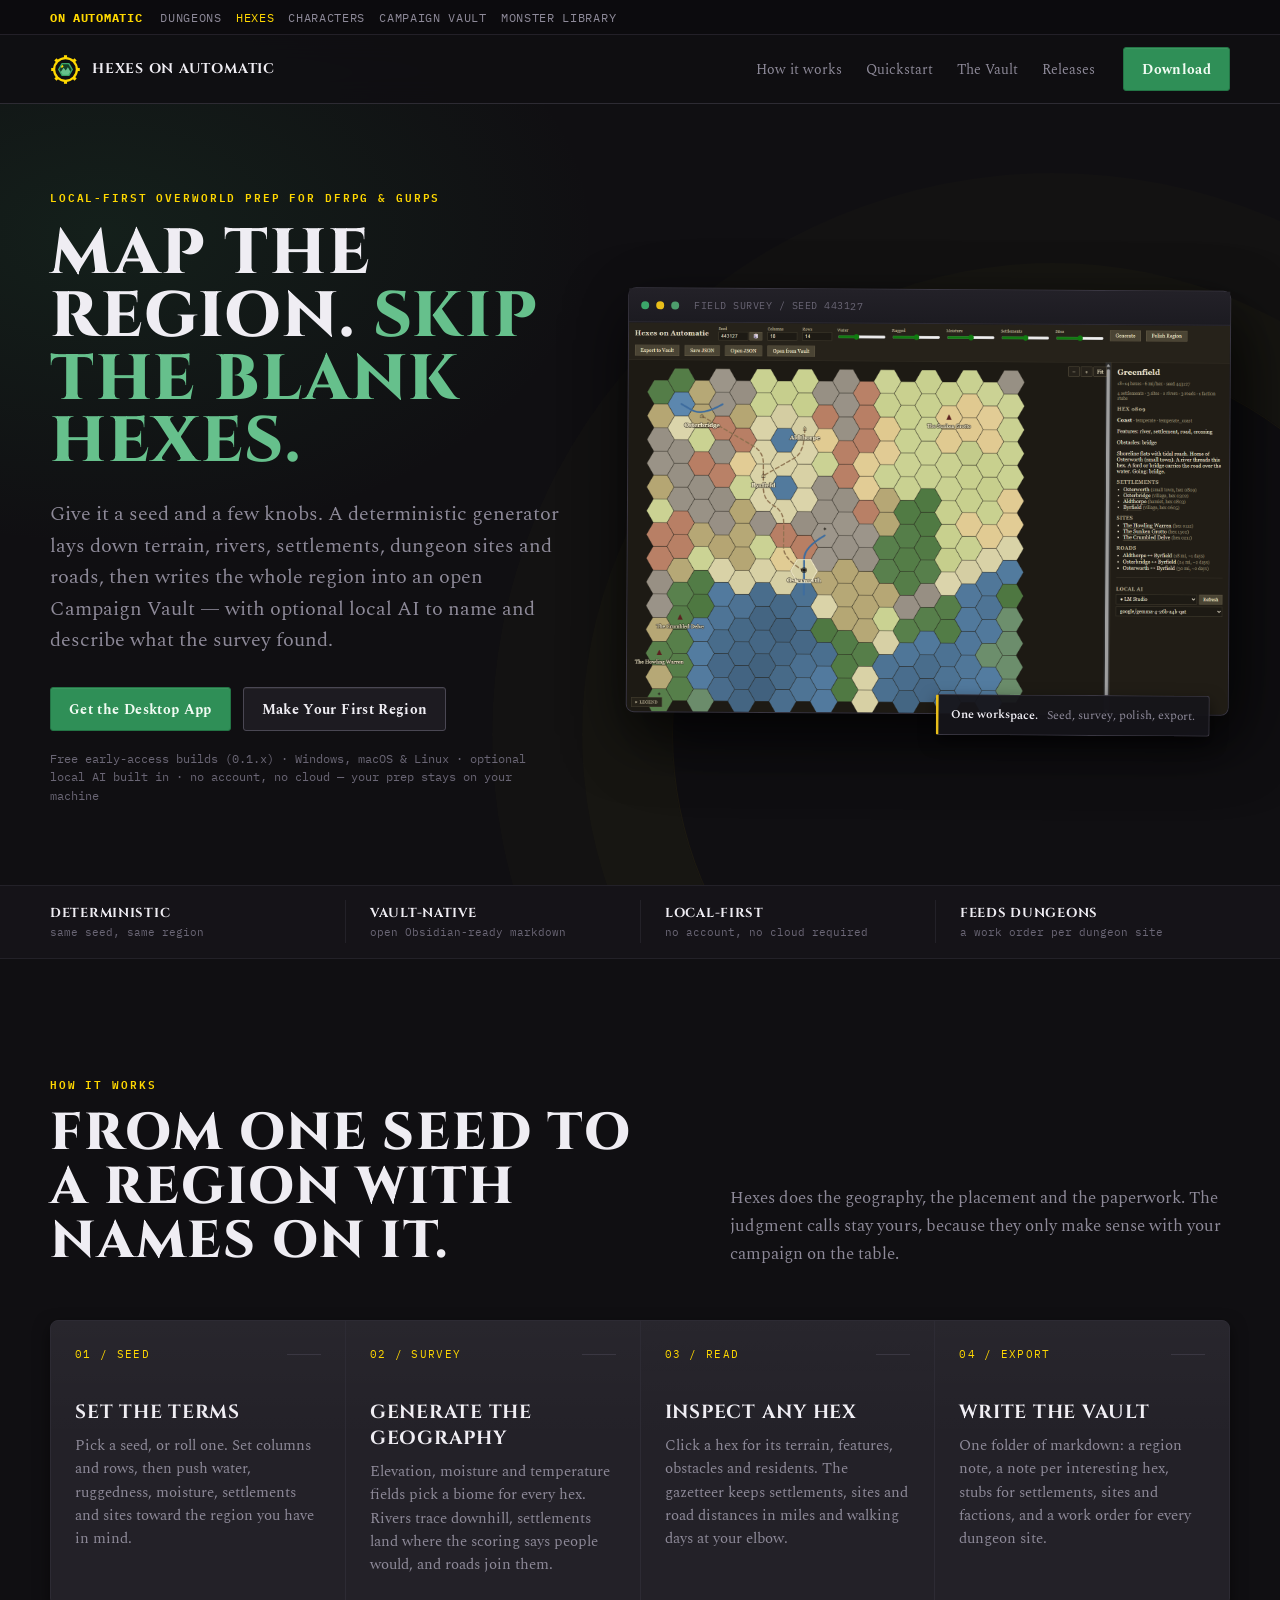
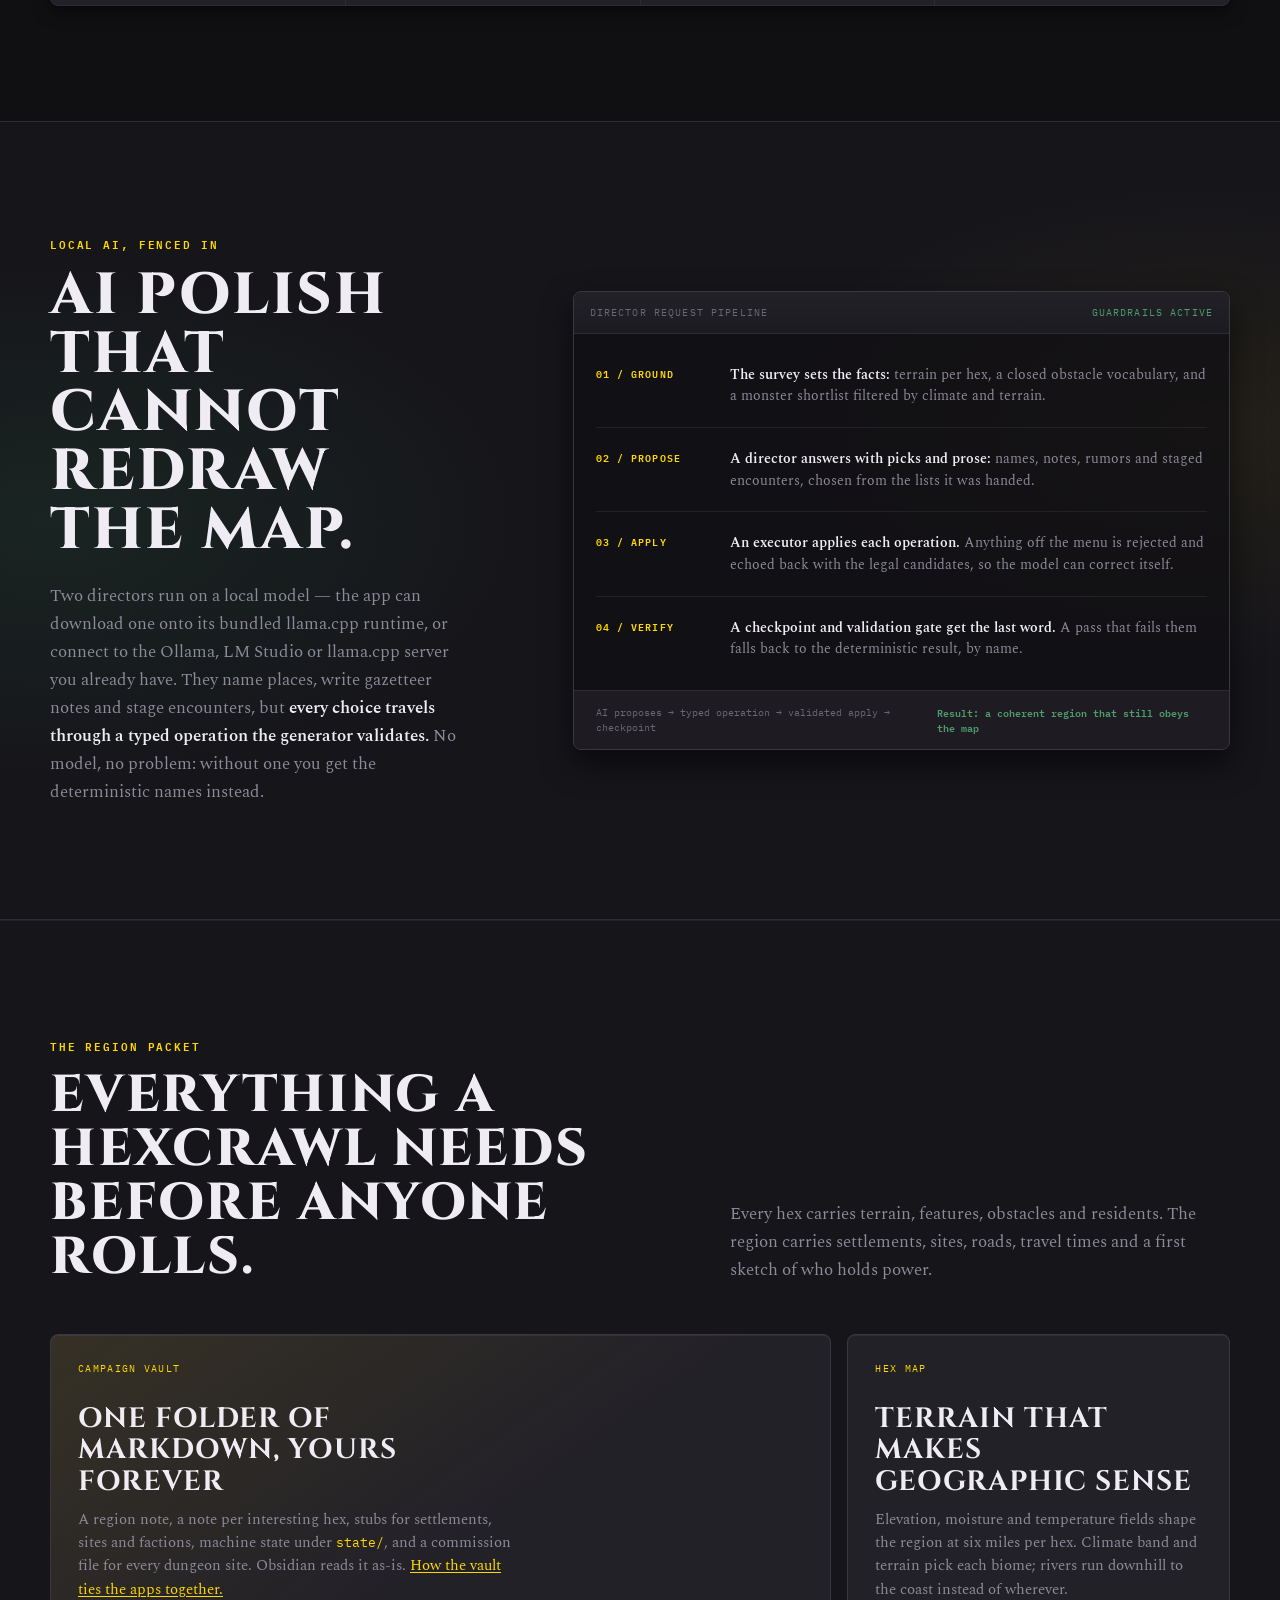
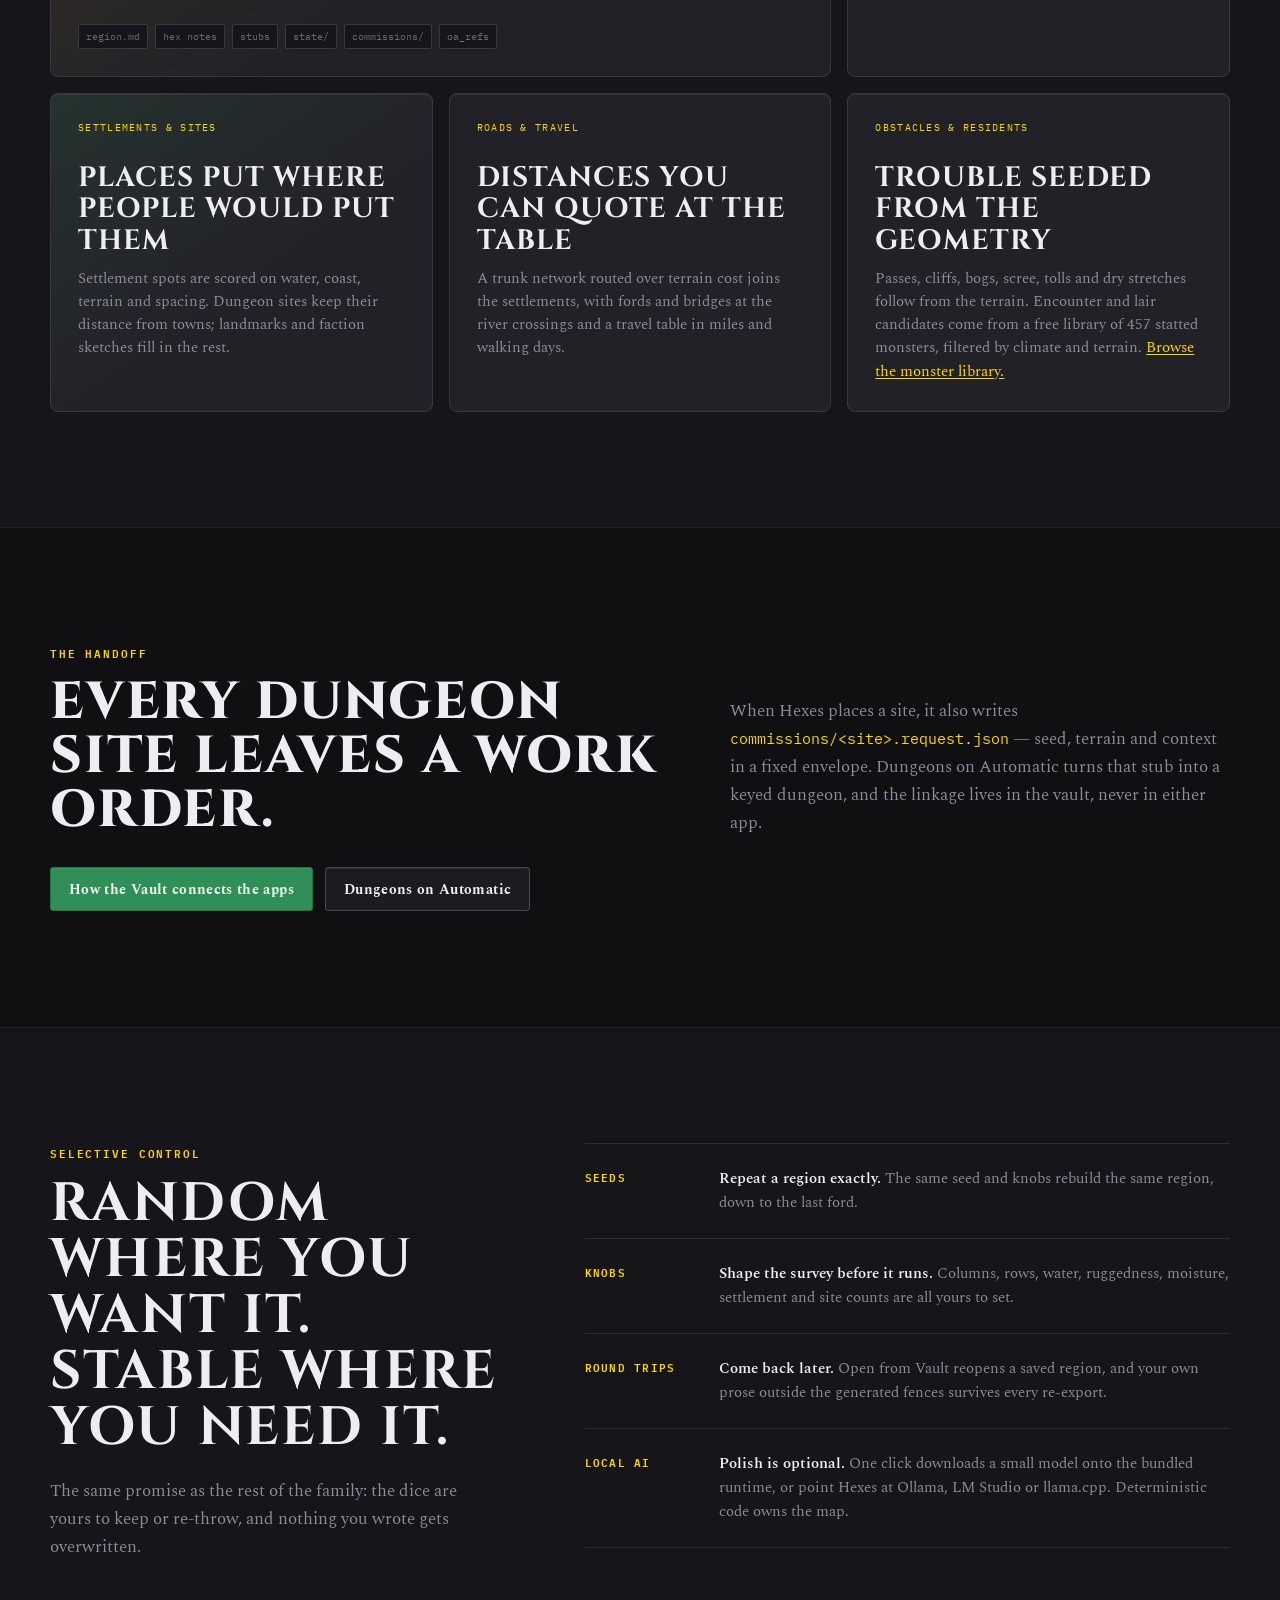
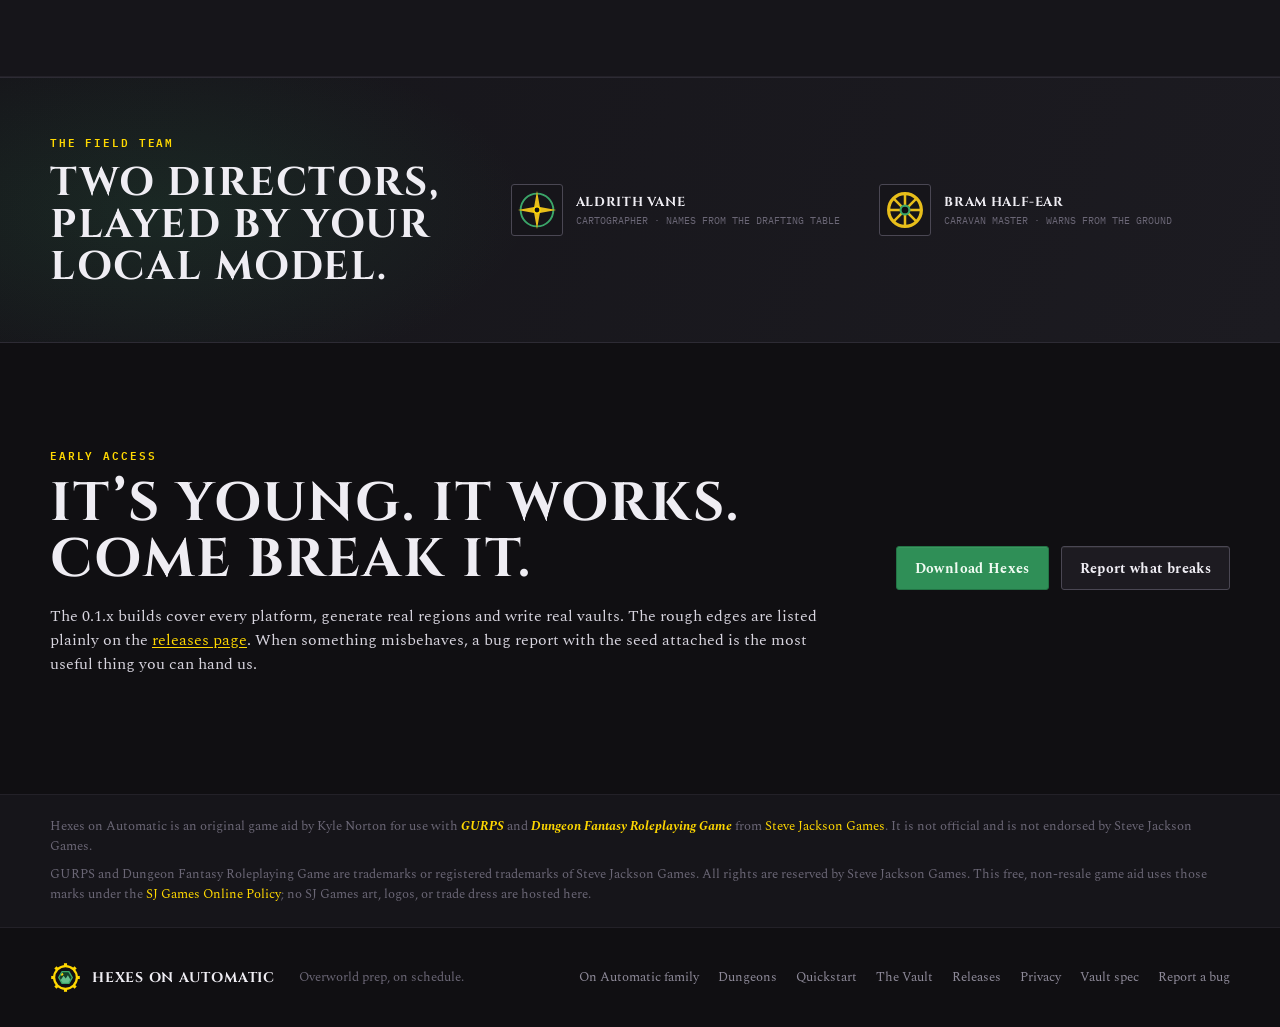
==== index.html @ 6dd8491a "Initial public site for Hexes on Automatic Modeled on the Dungeons on Automatic site: same design sy" ====
<!DOCTYPE html>
<html lang="en">
<head>
  <meta charset="utf-8">
  <meta name="viewport" content="width=device-width, initial-scale=1.0">
  <meta name="description" content="A local-first desktop app that turns one seed into a runnable overworld hex region for DFRPG and GURPS: terrain, rivers, settlements, dungeon sites, roads and travel times, written into an open Campaign Vault that Dungeons on Automatic can build from.">
  <title>Hexes on Automatic — Overworld Hex Regions for DFRPG &amp; GURPS</title>
  <link rel="canonical" href="https://hexes.dungeonsonautomatic.com/">
  <meta property="og:site_name" content="Hexes on Automatic">
  <meta property="og:type" content="website">
  <meta property="og:title" content="Hexes on Automatic — Overworld Hex Regions for DFRPG &amp; GURPS">
  <meta property="og:description" content="One seed becomes a GM-usable hex region: terrain, rivers, settlements, dungeon sites, roads and travel times, with optional local AI to name and describe it. Written into an open Campaign Vault.">
  <meta property="og:url" content="https://hexes.dungeonsonautomatic.com/">
  <meta property="og:image" content="https://hexes.dungeonsonautomatic.com/assets/site/region-hero.png">
  <meta property="og:image:width" content="1620">
  <meta property="og:image:height" content="1050">
  <meta property="og:image:alt" content="The Hexes on Automatic workspace: generation controls, a colored hex map with rivers and roads, and the region gazetteer.">
  <meta name="twitter:card" content="summary_large_image">
  <link rel="icon" href="assets/brand/favicon.svg" type="image/svg+xml">
  <link rel="stylesheet" href="styles.css">
  <link rel="stylesheet" href="site.css">
</head>
<body>
  <div class="site-family" aria-label="On Automatic family">
    <div class="site-wrap site-family__inner">
      <a class="site-family__brand" href="https://dungeonsonautomatic.com/family.html">On Automatic</a>
      <div class="site-family__links"><a href="https://dungeonsonautomatic.com/">Dungeons</a><a href="index.html" aria-current="page">Hexes</a><a href="https://dungeonsonautomatic.com/characters.html">Characters</a><a href="https://dungeonsonautomatic.com/campaigns.html">Campaign Vault</a><a href="https://dungeonsonautomatic.com/monsters.html">Monster Library</a></div>
    </div>
  </div>
  <nav class="site-nav" aria-label="Main navigation">
    <div class="site-wrap site-nav__inner">
      <a class="site-brand" href="#top" aria-label="Hexes on Automatic home">
        <img src="assets/brand/hoa_logo_transparent.svg" alt="">
        <span>Hexes on Automatic</span>
      </a>
      <div class="site-nav__links">
        <a href="#workflow">How it works</a>
        <a href="quickstart.html">Quickstart</a>
        <a href="vault.html">The Vault</a>
        <a href="releases.html">Releases</a>
      </div>
      <a class="site-button site-button--primary" href="releases.html#downloads">Download</a>
    </div>
  </nav>

  <header class="site-hero" id="top">
    <div class="site-wrap site-hero__grid">
      <div class="site-hero__copy">
        <div class="site-eyebrow">Local-first overworld prep for DFRPG &amp; GURPS</div>
        <h1>Map the region. <em>Skip the blank hexes.</em></h1>
        <p class="site-hero__lede">Give it a seed and a few knobs. A deterministic generator lays down terrain, rivers, settlements, dungeon sites and roads, then writes the whole region into an open Campaign Vault &mdash; with optional local AI to name and describe what the survey found.</p>
        <div class="site-hero__actions">
          <a class="site-button site-button--primary" href="releases.html#downloads">Get the Desktop App</a>
          <a class="site-button site-button--quiet" href="quickstart.html">Make Your First Region</a>
        </div>
        <p class="site-hero__note">Free early-access builds (0.1.x) &middot; Windows, macOS &amp; Linux &middot; optional local AI built in &middot; no account, no cloud &mdash; your prep stays on your machine</p>
      </div>

      <div class="product-window" aria-label="Hexes on Automatic workspace preview">
        <div class="product-window__bar" aria-hidden="true"><i></i><i></i><i></i><span>FIELD SURVEY / SEED 443127</span></div>
        <img src="assets/site/region-hero.png" alt="Hexes on Automatic showing the generation toolbar, a colored hex map with rivers, roads and labeled settlements, and the region gazetteer panel.">
        <div class="product-window__caption"><strong>One workspace.</strong> Seed, survey, polish, export.</div>
      </div>
    </div>
  </header>

  <div class="proof-strip" aria-label="Product highlights">
    <div class="site-wrap proof-strip__inner">
      <div class="proof"><b>Deterministic</b><span>same seed, same region</span></div>
      <div class="proof"><b>Vault-native</b><span>open Obsidian-ready markdown</span></div>
      <div class="proof"><b>Local-first</b><span>no account, no cloud required</span></div>
      <div class="proof"><b>Feeds Dungeons</b><span>a work order per dungeon site</span></div>
    </div>
  </div>

  <main>
    <section class="site-section" id="workflow">
      <div class="site-wrap">
        <div class="section-heading">
          <div>
            <div class="site-eyebrow">How it works</div>
            <h2>From one seed to a region with names on it.</h2>
          </div>
          <p>Hexes does the geography, the placement and the paperwork. The judgment calls stay yours, because they only make sense with your campaign on the table.</p>
        </div>

        <div class="workflow">
          <article class="workflow__step">
            <div class="workflow__number">01 / SEED</div>
            <h3>Set the terms</h3>
            <p>Pick a seed, or roll one. Set columns and rows, then push water, ruggedness, moisture, settlements and sites toward the region you have in mind.</p>
          </article>
          <article class="workflow__step">
            <div class="workflow__number">02 / SURVEY</div>
            <h3>Generate the geography</h3>
            <p>Elevation, moisture and temperature fields pick a biome for every hex. Rivers trace downhill, settlements land where the scoring says people would, and roads join them.</p>
          </article>
          <article class="workflow__step">
            <div class="workflow__number">03 / READ</div>
            <h3>Inspect any hex</h3>
            <p>Click a hex for its terrain, features, obstacles and residents. The gazetteer keeps settlements, sites and road distances in miles and walking days at your elbow.</p>
          </article>
          <article class="workflow__step">
            <div class="workflow__number">04 / EXPORT</div>
            <h3>Write the vault</h3>
            <p>One folder of markdown: a region note, a note per interesting hex, stubs for settlements, sites and factions, and a work order for every dungeon site.</p>
          </article>
        </div>
      </div>
    </section>

    <section class="hybrid" id="hybrid" aria-labelledby="hybrid-title">
      <div class="site-wrap hybrid__inner">
        <div>
          <div class="site-eyebrow">Local AI, fenced in</div>
          <h2 id="hybrid-title">AI polish that cannot redraw the map.</h2>
          <p class="hybrid__lede">Two directors run on a local model &mdash; the app can download one onto its bundled llama.cpp runtime, or connect to the Ollama, LM Studio or llama.cpp server you already have. They name places, write gazetteer notes and stage encounters, but <strong>every choice travels through a typed operation the generator validates.</strong> No model, no problem: without one you get the deterministic names instead.</p>
        </div>

        <div class="hybrid__machine" aria-label="How director choices become a valid region">
          <div class="hybrid__machine-head"><span>Director request pipeline</span><span>Guardrails active</span></div>
          <div class="hybrid__flow">
            <div class="hybrid__step"><b>01 / Ground</b><p><strong>The survey sets the facts:</strong> terrain per hex, a closed obstacle vocabulary, and a monster shortlist filtered by climate and terrain.</p></div>
            <div class="hybrid__step"><b>02 / Propose</b><p><strong>A director answers with picks and prose:</strong> names, notes, rumors and staged encounters, chosen from the lists it was handed.</p></div>
            <div class="hybrid__step"><b>03 / Apply</b><p><strong>An executor applies each operation.</strong> Anything off the menu is rejected and echoed back with the legal candidates, so the model can correct itself.</p></div>
            <div class="hybrid__step"><b>04 / Verify</b><p><strong>A checkpoint and validation gate get the last word.</strong> A pass that fails them falls back to the deterministic result, by name.</p></div>
          </div>
          <div class="hybrid__result"><span>AI proposes &rarr; typed operation &rarr; validated apply &rarr; checkpoint</span><strong>Result: a coherent region that still obeys the map</strong></div>
        </div>
      </div>
    </section>

    <section class="site-section site-section--sunken" id="packet">
      <div class="site-wrap">
        <div class="section-heading">
          <div>
            <div class="site-eyebrow">The region packet</div>
            <h2>Everything a hexcrawl needs before anyone rolls.</h2>
          </div>
          <p>Every hex carries terrain, features, obstacles and residents. The region carries settlements, sites, roads, travel times and a first sketch of who holds power.</p>
        </div>

        <div class="artifact-grid">
          <article class="artifact artifact--wide artifact--brass">
            <div class="artifact__label">Campaign Vault</div>
            <h3>One folder of markdown, yours forever</h3>
            <p>A region note, a note per interesting hex, stubs for settlements, sites and factions, machine state under <code style="font-family: var(--font-mono); font-size: 0.9em; color: var(--brass-300);">state/</code>, and a commission file for every dungeon site. Obsidian reads it as-is. <a href="vault.html">How the vault ties the apps together.</a></p>
            <div class="artifact__tags"><span>region.md</span><span>hex notes</span><span>stubs</span><span>state/</span><span>commissions/</span><span>oa_refs</span></div>
          </article>
          <article class="artifact">
            <div class="artifact__label">Hex map</div>
            <h3>Terrain that makes geographic sense</h3>
            <p>Elevation, moisture and temperature fields shape the region at six miles per hex. Climate band and terrain pick each biome; rivers run downhill to the coast instead of wherever.</p>
          </article>
          <article class="artifact artifact--canopy">
            <div class="artifact__label">Settlements &amp; sites</div>
            <h3>Places put where people would put them</h3>
            <p>Settlement spots are scored on water, coast, terrain and spacing. Dungeon sites keep their distance from towns; landmarks and faction sketches fill in the rest.</p>
          </article>
          <article class="artifact">
            <div class="artifact__label">Roads &amp; travel</div>
            <h3>Distances you can quote at the table</h3>
            <p>A trunk network routed over terrain cost joins the settlements, with fords and bridges at the river crossings and a travel table in miles and walking days.</p>
          </article>
          <article class="artifact">
            <div class="artifact__label">Obstacles &amp; residents</div>
            <h3>Trouble seeded from the geometry</h3>
            <p>Passes, cliffs, bogs, scree, tolls and dry stretches follow from the terrain. Encounter and lair candidates come from a free library of 457 statted monsters, filtered by climate and terrain. <a href="https://dungeonsonautomatic.com/monsters.html">Browse the monster library.</a></p>
          </article>
        </div>
      </div>
    </section>

    <section class="site-section" id="handoff">
      <div class="site-wrap">
        <div class="section-heading">
          <div>
            <div class="site-eyebrow">The handoff</div>
            <h2>Every dungeon site leaves a work order.</h2>
          </div>
          <p>When Hexes places a site, it also writes <code style="font-family: var(--font-mono); font-size: 0.9em; color: var(--brass-300);">commissions/&lt;site&gt;.request.json</code> &mdash; seed, terrain and context in a fixed envelope. Dungeons on Automatic turns that stub into a keyed dungeon, and the linkage lives in the vault, never in either app.</p>
        </div>
        <div class="site-hero__actions">
          <a class="site-button site-button--primary" href="vault.html">How the Vault connects the apps</a>
          <a class="site-button site-button--quiet" href="https://dungeonsonautomatic.com/">Dungeons on Automatic</a>
        </div>
      </div>
    </section>

    <section class="site-section site-section--sunken" id="control">
      <div class="site-wrap control-grid">
        <div>
          <div class="site-eyebrow">Selective control</div>
          <h2>Random where you want it. Stable where you need it.</h2>
          <p class="control-grid__lede">The same promise as the rest of the family: the dice are yours to keep or re-throw, and nothing you wrote gets overwritten.</p>
        </div>
        <div class="control-list">
          <div class="control-item"><b>Seeds</b><p><strong>Repeat a region exactly.</strong> The same seed and knobs rebuild the same region, down to the last ford.</p></div>
          <div class="control-item"><b>Knobs</b><p><strong>Shape the survey before it runs.</strong> Columns, rows, water, ruggedness, moisture, settlement and site counts are all yours to set.</p></div>
          <div class="control-item"><b>Round trips</b><p><strong>Come back later.</strong> Open from Vault reopens a saved region, and your own prose outside the generated fences survives every re-export.</p></div>
          <div class="control-item"><b>Local AI</b><p><strong>Polish is optional.</strong> One click downloads a small model onto the bundled runtime, or point Hexes at Ollama, LM Studio or llama.cpp. Deterministic code owns the map.</p></div>
        </div>
      </div>
    </section>

    <section class="staff-band" aria-labelledby="staff-title">
      <div class="site-wrap staff-band__inner">
        <div>
          <div class="site-eyebrow">The field team</div>
          <h2 id="staff-title">Two directors, played by your local model.</h2>
        </div>
        <div class="staff-band__roster">
          <div class="staff-member">
            <svg viewBox="0 0 52 52" aria-hidden="true"><circle cx="26" cy="26" r="17" fill="none" stroke="#3ba669" stroke-width="2"/><path d="M26 6 L29 23 L46 26 L29 29 L26 46 L23 29 L6 26 L23 23 Z" fill="#e8be1a"/><circle cx="26" cy="26" r="3.2" fill="#100f12" stroke="#ffd800" stroke-width="1.4"/></svg>
            <div><b>Aldrith Vane</b><span>Cartographer &middot; names from the drafting table</span></div>
          </div>
          <div class="staff-member">
            <svg viewBox="0 0 52 52" aria-hidden="true"><circle cx="26" cy="26" r="17" fill="none" stroke="#e8be1a" stroke-width="3.4"/><g stroke="#e8be1a" stroke-width="2.6"><line x1="26" y1="9" x2="26" y2="43"/><line x1="9" y1="26" x2="43" y2="26"/><line x1="14" y1="14" x2="38" y2="38"/><line x1="14" y1="38" x2="38" y2="14"/></g><circle cx="26" cy="26" r="4.6" fill="#100f12" stroke="#3ba669" stroke-width="2.2"/></svg>
            <div><b>Bram Half-Ear</b><span>Caravan master &middot; warns from the ground</span></div>
          </div>
        </div>
      </div>
    </section>

    <section>
      <div class="site-wrap closing">
        <div>
          <div class="site-eyebrow">Early access</div>
          <h2>It&rsquo;s young. It works. Come break it.</h2>
          <p>The 0.1.x builds cover every platform, generate real regions and write real vaults. The rough edges are listed plainly on the <a href="releases.html#known-issues">releases page</a>. When something misbehaves, a bug report with the seed attached is the most useful thing you can hand us.</p>
        </div>
        <div class="closing__actions">
          <a class="site-button site-button--primary" href="releases.html#downloads">Download Hexes</a>
          <a class="site-button site-button--quiet" href="https://github.com/Zuljita/DungeonsOnAutomaticSite/issues">Report what breaks</a>
        </div>
      </div>
    </section>
  </main>

  <section class="legal-notice" aria-label="Steve Jackson Games notice">
    <div class="site-wrap wrap">
      <p>Hexes on Automatic is an original game aid by Kyle Norton for use with <a href="https://www.sjgames.com/gurps/"><b><i>GURPS</i></b></a> and <a href="https://www.sjgames.com/dungeonfantasy/"><b><i>Dungeon Fantasy Roleplaying Game</i></b></a> from <a href="https://www.sjgames.com/">Steve Jackson Games</a>. It is not official and is not endorsed by Steve Jackson Games.</p>
      <p>GURPS and Dungeon Fantasy Roleplaying Game are trademarks or registered trademarks of Steve Jackson Games. All rights are reserved by Steve Jackson Games. This free, non-resale game aid uses those marks under the <a href="https://www.sjgames.com/general/online_policy.html">SJ Games Online Policy</a>; no SJ Games art, logos, or trade dress are hosted here.</p>
    </div>
  </section>

  <footer class="site-footer">
    <div class="site-wrap site-footer__inner">
      <a class="site-brand" href="#top"><img src="assets/brand/hoa_logo_transparent.svg" alt=""><span>Hexes on Automatic</span></a>
      <span>Overworld prep, on schedule.</span>
      <div class="site-footer__links">
        <a href="https://dungeonsonautomatic.com/family.html">On Automatic family</a>
        <a href="https://dungeonsonautomatic.com/">Dungeons</a>
        <a href="quickstart.html">Quickstart</a>
        <a href="vault.html">The Vault</a>
        <a href="releases.html">Releases</a>
        <a href="privacy.html">Privacy</a>
        <a href="https://github.com/Zuljita/CampaignsOnAutomatic">Vault spec</a>
        <a href="https://github.com/Zuljita/DungeonsOnAutomaticSite/issues">Report a bug</a>
      </div>
    </div>
  </footer>
</body>
</html>
---- styles.css ----
/* ============================================================
   Hexes on Automatic — Design System
   Global entry point. Consumers link THIS file only.
   Import order: fonts/type → color → spacing → effects.
   (Keep this file to @import lines only.)
   ============================================================ */

@import url('tokens/typography.css');
@import url('tokens/colors.css');
@import url('tokens/spacing.css');
@import url('tokens/effects.css');
@import url('components/components.css');
---- site.css ----
/* Public-site layout. Brand tokens and UI primitives live in styles.css. */

* { box-sizing: border-box; }

html { scroll-behavior: smooth; }

body {
  margin: 0;
  background:
    radial-gradient(900px 520px at 82% -8%, rgba(255, 216, 0, 0.05), transparent 68%),
    radial-gradient(760px 480px at 8% 4%, rgba(47, 143, 87, 0.13), transparent 65%),
    var(--surface-app);
  color: var(--text-body);
  font-family: var(--font-body);
  -webkit-font-smoothing: antialiased;
}

a { color: inherit; text-decoration: none; }
img { max-width: 100%; }
button, a { -webkit-tap-highlight-color: transparent; }

a:focus-visible {
  outline: none;
  box-shadow: var(--focus-ring);
  border-radius: var(--radius-sm);
}

.site-wrap {
  width: min(1180px, calc(100% - 48px));
  margin-inline: auto;
}

/* On Automatic family strip: one thin bar above every page's nav naming the
   siblings, so each product page is also the front door to the others. */
.site-family {
  border-bottom: 1px solid rgba(58, 55, 66, 0.5);
  background: rgba(12, 11, 14, 0.96);
  font-family: var(--font-mono);
  font-size: 11.5px;
  letter-spacing: 0.06em;
  text-transform: uppercase;
}

.site-family__inner {
  min-height: 34px;
  display: flex;
  align-items: center;
  flex-wrap: wrap;
  gap: 8px 18px;
  padding: 5px 0;
}

.site-family__brand {
  color: var(--brass-300);
  font-weight: 700;
  white-space: nowrap;
}

.site-family__links {
  display: flex;
  flex-wrap: wrap;
  gap: 6px 14px;
}

.site-family__links a { color: var(--text-muted); transition: color var(--dur-fast) var(--ease-standard); }
.site-family__links a:hover,
.site-family__links a[aria-current="page"] { color: var(--brass-300); }

.site-nav {
  position: sticky;
  top: 0;
  z-index: var(--z-sticky);
  border-bottom: 1px solid rgba(58, 55, 66, 0.72);
  background: rgba(16, 15, 18, 0.9);
  backdrop-filter: blur(14px);
}

.site-nav__inner {
  min-height: 68px;
  display: flex;
  align-items: center;
  gap: 28px;
}

.site-brand {
  display: inline-flex;
  align-items: center;
  gap: 11px;
  flex: none;
}

.site-brand img { width: 31px; height: 31px; }

.site-brand span {
  color: var(--text-strong);
  font-family: var(--font-display);
  font-size: 14px;
  font-weight: 700;
  letter-spacing: 0.055em;
  line-height: 1.1;
  text-transform: uppercase;
}

.site-nav__links {
  display: flex;
  align-items: center;
  gap: 24px;
  margin-left: auto;
  color: var(--text-muted);
  font-size: 14px;
}

.site-nav__links a,
.site-footer__links a { transition: color var(--dur-fast) var(--ease-standard); }
.site-nav__links a:hover,
.site-footer__links a:hover { color: var(--brass-300); }

.site-button {
  display: inline-flex;
  align-items: center;
  justify-content: center;
  min-height: 44px;
  padding: 0 18px;
  border: 1px solid var(--border-strong);
  border-radius: var(--radius-sm);
  color: var(--text-strong);
  font-size: 14px;
  font-weight: 700;
  letter-spacing: 0.025em;
  box-shadow: var(--glint-top);
  transition:
    background var(--dur-fast) var(--ease-standard),
    border-color var(--dur-fast) var(--ease-standard),
    color var(--dur-fast) var(--ease-standard),
    transform var(--dur-fast) var(--ease-standard);
}

.site-button:hover { border-color: var(--brass-400); color: var(--brass-300); }
.site-button:active { transform: translateY(1px); }

.site-button--primary {
  border-color: var(--canopy-600);
  background: var(--canopy-500);
  color: var(--text-onbrand);
}

.site-button--primary:hover {
  border-color: var(--canopy-500);
  background: var(--canopy-400);
  color: var(--text-onbrand);
}

.site-button--quiet { background: rgba(35, 33, 40, 0.72); }

.site-eyebrow {
  color: var(--brass-300);
  font-family: var(--font-mono);
  font-size: 11px;
  font-weight: 600;
  letter-spacing: 0.17em;
  text-transform: uppercase;
}

body > .site-nav + header:not(.site-hero) {
  padding: clamp(52px, 6vw, 78px) 0 38px;
}

body > .site-nav + header:not(.site-hero) h1 {
  max-width: 920px;
  font-size: clamp(38px, 5vw, 62px);
  line-height: 1.02;
}

.site-hero {
  position: relative;
  overflow: clip;
  padding: clamp(62px, 6.5vw, 86px) 0 68px;
}

.site-hero::after {
  position: absolute;
  z-index: -1;
  right: -12%;
  bottom: -230px;
  width: 760px;
  height: 760px;
  border: 1px solid rgba(255, 216, 0, 0.055);
  border-radius: 50%;
  box-shadow:
    0 0 0 90px rgba(255, 216, 0, 0.017),
    0 0 0 180px rgba(255, 216, 0, 0.011);
  content: "";
}

.site-hero__grid {
  display: grid;
  grid-template-columns: minmax(0, 0.92fr) minmax(500px, 1.08fr);
  gap: clamp(38px, 5vw, 72px);
  align-items: center;
}

.site-hero h1 {
  max-width: 670px;
  margin: 17px 0 0;
  color: var(--text-strong);
  font-family: var(--font-display);
  font-size: clamp(46px, 5vw, 66px);
  font-weight: 800;
  letter-spacing: 0.025em;
  line-height: 0.98;
  text-transform: uppercase;
}

.site-hero h1 em { color: var(--canopy-300); font-style: normal; }

.site-hero__lede {
  max-width: 52ch;
  margin: 25px 0 0;
  color: var(--text-muted);
  font-size: clamp(17px, 1.65vw, 20px);
  line-height: 1.58;
}

.site-hero__actions {
  display: flex;
  flex-wrap: wrap;
  gap: 12px;
  margin-top: 30px;
}

.site-hero__note {
  margin-top: 19px;
  color: var(--text-faint);
  font-family: var(--font-mono);
  font-size: 11.5px;
  line-height: 1.6;
}

.product-window {
  position: relative;
  border: 1px solid var(--stone-600);
  border-radius: var(--radius-lg);
  background: var(--surface-sunken);
  box-shadow: var(--shadow-xl), var(--glint-top);
  transform: rotate(0.35deg);
}

.product-window::before {
  position: absolute;
  inset: -1px;
  z-index: -1;
  border-radius: inherit;
  box-shadow: 22px 28px 70px rgba(0, 0, 0, 0.42);
  content: "";
}

.product-window__bar {
  min-height: 34px;
  display: flex;
  align-items: center;
  gap: 7px;
  padding: 0 12px;
  border-bottom: 1px solid var(--stone-700);
  background: linear-gradient(180deg, var(--stone-800), var(--stone-850));
}

.product-window__bar i {
  width: 8px;
  height: 8px;
  border-radius: 50%;
  background: var(--stone-500);
}

.product-window__bar i:first-child { background: var(--canopy-400); }
.product-window__bar i:nth-child(2) { background: var(--brass-400); }
.product-window__bar i:nth-child(3) { background: var(--ok-400); }

.product-window__bar span {
  margin-left: 8px;
  color: var(--text-faint);
  font-family: var(--font-mono);
  font-size: 10px;
  letter-spacing: 0.05em;
}

.product-window img {
  width: 100%;
  display: block;
  border-radius: 0 0 calc(var(--radius-lg) - 1px) calc(var(--radius-lg) - 1px);
}

.product-window__caption {
  position: absolute;
  right: 18px;
  bottom: -22px;
  display: flex;
  align-items: center;
  gap: 9px;
  padding: 10px 13px;
  border: 1px solid var(--stone-600);
  border-left: 3px solid var(--brass-400);
  border-radius: var(--radius-sm);
  background: rgba(22, 21, 26, 0.94);
  color: var(--text-muted);
  font-size: 12px;
  box-shadow: var(--shadow-md);
}

.product-window__caption strong { color: var(--text-strong); font-weight: 600; }

.proof-strip {
  border-block: 1px solid var(--stone-800);
  background: rgba(22, 21, 26, 0.78);
}

.proof-strip__inner {
  min-height: 72px;
  display: grid;
  grid-template-columns: repeat(4, 1fr);
  align-items: center;
}

.proof {
  padding: 4px 24px;
  border-left: 1px solid var(--stone-800);
}

.proof:first-child { padding-left: 0; border-left: 0; }

.proof b {
  display: block;
  color: var(--text-strong);
  font-family: var(--font-display);
  font-size: 13px;
  letter-spacing: 0.055em;
  text-transform: uppercase;
}

.proof span {
  display: block;
  margin-top: 3px;
  color: var(--text-faint);
  font-family: var(--font-mono);
  font-size: 10.5px;
}

.site-section { padding: clamp(78px, 9vw, 118px) 0; }
.site-section--sunken { border-block: 1px solid var(--stone-800); background: var(--surface-sunken); }

.section-heading {
  display: grid;
  grid-template-columns: minmax(0, 0.78fr) minmax(320px, 0.62fr);
  gap: 50px;
  align-items: end;
}

.section-heading h2 {
  max-width: 800px;
  margin: 13px 0 0;
  color: var(--text-strong);
  font-family: var(--font-display);
  font-size: clamp(32px, 4.5vw, 52px);
  font-weight: 800;
  letter-spacing: 0.035em;
  line-height: 1.04;
  text-transform: uppercase;
}

.section-heading p {
  margin: 0;
  color: var(--text-muted);
  font-size: 17px;
  line-height: 1.65;
}

.workflow {
  display: grid;
  grid-template-columns: repeat(4, 1fr);
  gap: 1px;
  margin-top: 52px;
  border: 1px solid var(--stone-700);
  border-radius: var(--radius-lg);
  overflow: hidden;
  background: var(--stone-700);
  box-shadow: var(--shadow-md);
}

.workflow__step {
  min-height: 230px;
  padding: 26px 24px 28px;
  background:
    linear-gradient(180deg, rgba(255, 255, 255, 0.025), transparent 42%),
    var(--surface-panel);
}

.workflow__number {
  display: flex;
  align-items: center;
  justify-content: space-between;
  color: var(--brass-300);
  font-family: var(--font-mono);
  font-size: 11px;
  letter-spacing: 0.12em;
}

.workflow__number::after {
  width: 34px;
  height: 1px;
  background: var(--stone-600);
  content: "";
}

.workflow h3 {
  margin: 38px 0 0;
  color: var(--text-strong);
  font-family: var(--font-display);
  font-size: 19px;
  letter-spacing: 0.04em;
  text-transform: uppercase;
}

.workflow p {
  margin: 10px 0 0;
  color: var(--text-muted);
  font-size: 14.5px;
  line-height: 1.6;
}

.hybrid {
  position: relative;
  overflow: hidden;
  border-block: 1px solid var(--stone-700);
  background:
    radial-gradient(700px 380px at 4% 50%, rgba(47, 143, 87, 0.13), transparent 70%),
    radial-gradient(620px 340px at 94% 38%, rgba(255, 216, 0, 0.06), transparent 72%),
    var(--stone-900);
}

.hybrid__inner {
  display: grid;
  grid-template-columns: minmax(300px, 0.78fr) minmax(0, 1.22fr);
  gap: clamp(50px, 8vw, 104px);
  align-items: center;
  padding-block: clamp(74px, 9vw, 112px);
}

.hybrid h2 {
  max-width: 620px;
  margin: 14px 0 0;
  color: var(--text-strong);
  font-family: var(--font-display);
  font-size: clamp(36px, 4.7vw, 58px);
  font-weight: 800;
  letter-spacing: 0.035em;
  line-height: 1.01;
  text-transform: uppercase;
}

.hybrid__lede {
  max-width: 54ch;
  margin: 22px 0 0;
  color: var(--text-muted);
  font-size: 17px;
  line-height: 1.65;
}

.hybrid__lede strong { color: var(--text-strong); font-weight: 600; }

.hybrid__machine {
  border: 1px solid var(--stone-600);
  border-radius: var(--radius-lg);
  background: rgba(16, 15, 18, 0.72);
  box-shadow: var(--shadow-lg), var(--glint-top);
  overflow: hidden;
}

.hybrid__machine-head {
  display: flex;
  align-items: center;
  justify-content: space-between;
  gap: 16px;
  min-height: 42px;
  padding: 0 16px;
  border-bottom: 1px solid var(--stone-700);
  background: linear-gradient(180deg, var(--stone-800), var(--stone-850));
  color: var(--text-faint);
  font-family: var(--font-mono);
  font-size: 9.5px;
  letter-spacing: 0.12em;
  text-transform: uppercase;
}

.hybrid__machine-head span:last-child { color: var(--ok-400); }

.hybrid__flow { padding: 10px 22px; }

.hybrid__step {
  position: relative;
  display: grid;
  grid-template-columns: 112px 1fr;
  gap: 22px;
  padding: 20px 0;
  border-bottom: 1px solid var(--stone-800);
}

.hybrid__step:last-child { border-bottom: 0; }

.hybrid__step b {
  color: var(--brass-300);
  font-family: var(--font-mono);
  font-size: 10px;
  font-weight: 600;
  letter-spacing: 0.11em;
  text-transform: uppercase;
}

.hybrid__step p {
  margin: 0;
  color: var(--text-muted);
  font-size: 14px;
  line-height: 1.55;
}

.hybrid__step strong { color: var(--text-strong); font-weight: 600; }

.hybrid__result {
  display: flex;
  justify-content: space-between;
  gap: 18px;
  padding: 14px 22px;
  border-top: 1px solid var(--stone-700);
  background: rgba(35, 33, 40, 0.72);
  color: var(--text-faint);
  font-family: var(--font-mono);
  font-size: 10px;
  line-height: 1.5;
}

.hybrid__result strong { color: var(--ok-400); font-weight: 600; }

.artifact-grid {
  display: grid;
  grid-template-columns: repeat(12, 1fr);
  grid-auto-rows: minmax(182px, auto);
  gap: 16px;
  margin-top: 50px;
}

.artifact {
  position: relative;
  grid-column: span 4;
  overflow: hidden;
  padding: 27px;
  border: 1px solid var(--border-hairline);
  border-radius: var(--radius-lg);
  background: var(--surface-panel);
  box-shadow: var(--glint-top);
}

.artifact--wide { grid-column: span 8; }
.artifact--brass { background: linear-gradient(145deg, rgba(255, 216, 0, 0.085), transparent 56%), var(--surface-panel); }
.artifact--canopy { background: linear-gradient(145deg, rgba(47, 143, 87, 0.16), transparent 58%), var(--surface-panel); }

.artifact__label {
  color: var(--brass-300);
  font-family: var(--font-mono);
  font-size: 10px;
  letter-spacing: 0.13em;
  text-transform: uppercase;
}

.artifact h3 {
  max-width: 24ch;
  margin: 28px 0 0;
  color: var(--text-strong);
  font-family: var(--font-display);
  font-size: clamp(20px, 2.2vw, 28px);
  line-height: 1.12;
  letter-spacing: 0.035em;
  text-transform: uppercase;
}

.artifact p {
  max-width: 55ch;
  margin: 12px 0 0;
  color: var(--text-muted);
  font-size: 14.5px;
  line-height: 1.6;
}

.artifact p a { color: var(--brass-300); text-decoration: underline; text-underline-offset: 2px; }

.artifact__tags {
  display: flex;
  flex-wrap: wrap;
  gap: 7px;
  margin-top: 22px;
}

.artifact__tags span {
  padding: 5px 7px;
  border: 1px solid var(--stone-600);
  border-radius: var(--radius-xs);
  background: var(--stone-900);
  color: var(--text-faint);
  font-family: var(--font-mono);
  font-size: 10px;
}

.control-grid {
  display: grid;
  grid-template-columns: 0.82fr 1.18fr;
  gap: clamp(40px, 7vw, 86px);
  align-items: start;
}

.control-grid h2 {
  margin: 14px 0 0;
  color: var(--text-strong);
  font-family: var(--font-display);
  font-size: clamp(34px, 4.4vw, 54px);
  letter-spacing: 0.035em;
  line-height: 1.04;
  text-transform: uppercase;
}

.control-grid__lede {
  margin: 20px 0 0;
  color: var(--text-muted);
  font-size: 17px;
  line-height: 1.65;
}

.control-list { border-top: 1px solid var(--stone-700); }

.control-item {
  display: grid;
  grid-template-columns: 112px 1fr;
  gap: 22px;
  padding: 23px 0;
  border-bottom: 1px solid var(--stone-700);
}

.control-item b {
  color: var(--brass-300);
  font-family: var(--font-mono);
  font-size: 10.5px;
  font-weight: 600;
  letter-spacing: 0.12em;
  text-transform: uppercase;
}

.control-item p { margin: 0; color: var(--text-muted); font-size: 15px; line-height: 1.6; }
.control-item strong { color: var(--text-strong); font-weight: 600; }

.staff-band {
  position: relative;
  overflow: hidden;
  border-block: 1px solid var(--stone-700);
  background: linear-gradient(110deg, var(--stone-900), var(--stone-850));
}

.staff-band::before {
  position: absolute;
  inset: 0;
  background: radial-gradient(520px 240px at 12% 50%, rgba(47, 143, 87, 0.15), transparent 72%);
  content: "";
}

.staff-band__inner {
  position: relative;
  display: grid;
  grid-template-columns: 0.72fr 1.28fr;
  gap: 56px;
  align-items: center;
  padding-block: 54px;
}

.staff-band h2 {
  margin: 11px 0 0;
  color: var(--text-strong);
  font-family: var(--font-display);
  font-size: clamp(27px, 3.4vw, 40px);
  letter-spacing: 0.04em;
  line-height: 1.05;
  text-transform: uppercase;
}

.staff-band__roster { display: grid; grid-template-columns: repeat(2, 1fr); gap: 18px; }

.staff-member {
  display: grid;
  grid-template-columns: 52px minmax(0, 1fr);
  gap: 13px;
  align-items: center;
  min-width: 0;
}

.staff-member svg {
  width: 52px;
  height: 52px;
  border: 1px solid var(--stone-500);
  border-radius: var(--radius-sm);
  background: var(--stone-900);
}

.staff-member b {
  display: block;
  overflow: hidden;
  color: var(--text-strong);
  font-family: var(--font-display);
  font-size: 13px;
  letter-spacing: 0.05em;
  text-overflow: ellipsis;
  text-transform: uppercase;
}

.staff-member span {
  display: block;
  margin-top: 3px;
  color: var(--text-faint);
  font-family: var(--font-mono);
  font-size: 9.5px;
  line-height: 1.4;
  text-transform: uppercase;
}

.closing {
  display: grid;
  grid-template-columns: 1fr auto;
  gap: 44px;
  align-items: center;
  padding: clamp(72px, 8vw, 104px) 0;
}

.closing h2 {
  max-width: 760px;
  margin: 12px 0 0;
  color: var(--text-strong);
  font-family: var(--font-display);
  font-size: clamp(34px, 4.5vw, 54px);
  letter-spacing: 0.035em;
  line-height: 1.03;
  text-transform: uppercase;
}

.closing p a { color: var(--brass-300); text-decoration: underline; text-underline-offset: 2px; }

.closing__actions { display: flex; gap: 12px; }

.site-footer { border-top: 1px solid var(--stone-800); padding: 34px 0; }

.site-footer__inner {
  display: flex;
  align-items: center;
  gap: 24px;
  color: var(--text-faint);
  font-size: 12.5px;
}

.site-footer__links { display: flex; flex-wrap: wrap; gap: 19px; margin-left: auto; color: var(--text-muted); }

@media (max-width: 1040px) {
  .site-hero__grid { grid-template-columns: 1fr; }
  .site-hero__copy { max-width: 760px; }
  .product-window { max-width: 820px; transform: none; }
  .workflow { grid-template-columns: repeat(2, 1fr); }
  .staff-band__inner { grid-template-columns: 1fr; gap: 32px; }
}

@media (max-width: 780px) {
  .site-wrap { width: min(100% - 32px, 1180px); }
  .site-nav__inner { min-height: 62px; gap: 16px; }
  .site-brand span { display: none; }
  .site-nav__links { gap: 16px; min-width: 0; overflow-x: auto; white-space: nowrap; scrollbar-width: none; -webkit-overflow-scrolling: touch; }
  .site-nav__links::-webkit-scrollbar { display: none; }
  .site-nav .site-button { min-height: 38px; padding-inline: 13px; }
  .proof-strip__inner { grid-template-columns: repeat(2, 1fr); padding-block: 12px; }
  .proof, .proof:first-child { padding: 10px 16px; }
  .proof:nth-child(3) { border-left: 0; }
  .section-heading { grid-template-columns: 1fr; gap: 19px; }
  .hybrid__inner { grid-template-columns: 1fr; }
  .artifact, .artifact--wide { grid-column: span 12; }
  .control-grid { grid-template-columns: 1fr; }
  .staff-band__roster { grid-template-columns: 1fr; }
  .closing { grid-template-columns: 1fr; }
  .closing__actions { flex-wrap: wrap; }
  .site-footer__inner { align-items: flex-start; flex-direction: column; }
  .site-footer__links { margin-left: 0; }
}

@media (max-width: 520px) {
  .site-nav__links { gap: 14px; font-size: 13px; }
  .site-nav .site-button { width: auto; margin-left: 8px; flex-shrink: 0; }
  .site-hero { padding-top: 54px; }
  .site-hero h1 { font-size: clamp(41px, 13.4vw, 58px); }
  .site-hero__actions, .closing__actions { flex-direction: column; }
  .site-button { width: 100%; }
  .product-window__caption { position: static; border-width: 1px 0 0; box-shadow: none; }
  .workflow { grid-template-columns: 1fr; }
  .workflow__step { min-height: 0; }
  .hybrid__step { grid-template-columns: 1fr; gap: 7px; }
  .hybrid__result { flex-direction: column; }
  .control-item { grid-template-columns: 1fr; gap: 8px; }
}

@media (prefers-reduced-motion: reduce) {
  html { scroll-behavior: auto; }
  *, *::before, *::after { scroll-behavior: auto !important; transition-duration: 0.01ms !important; }
}
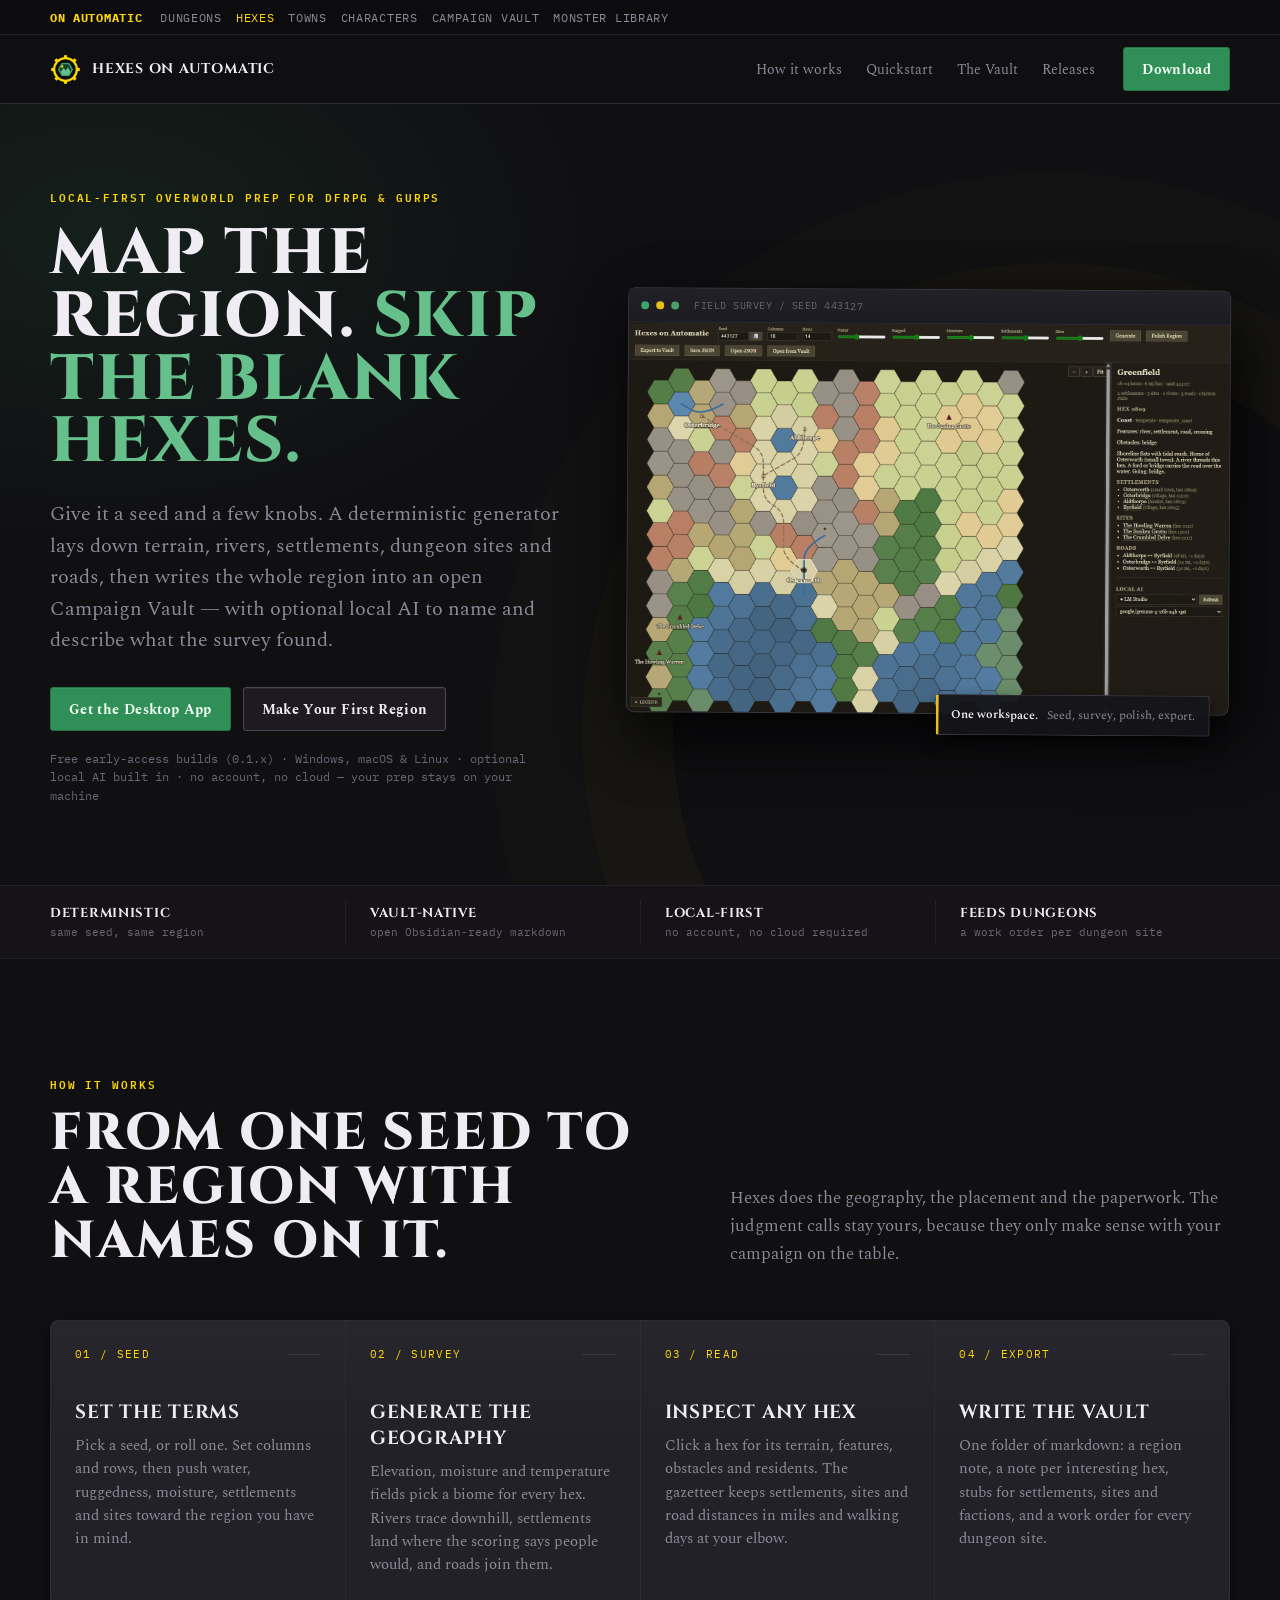
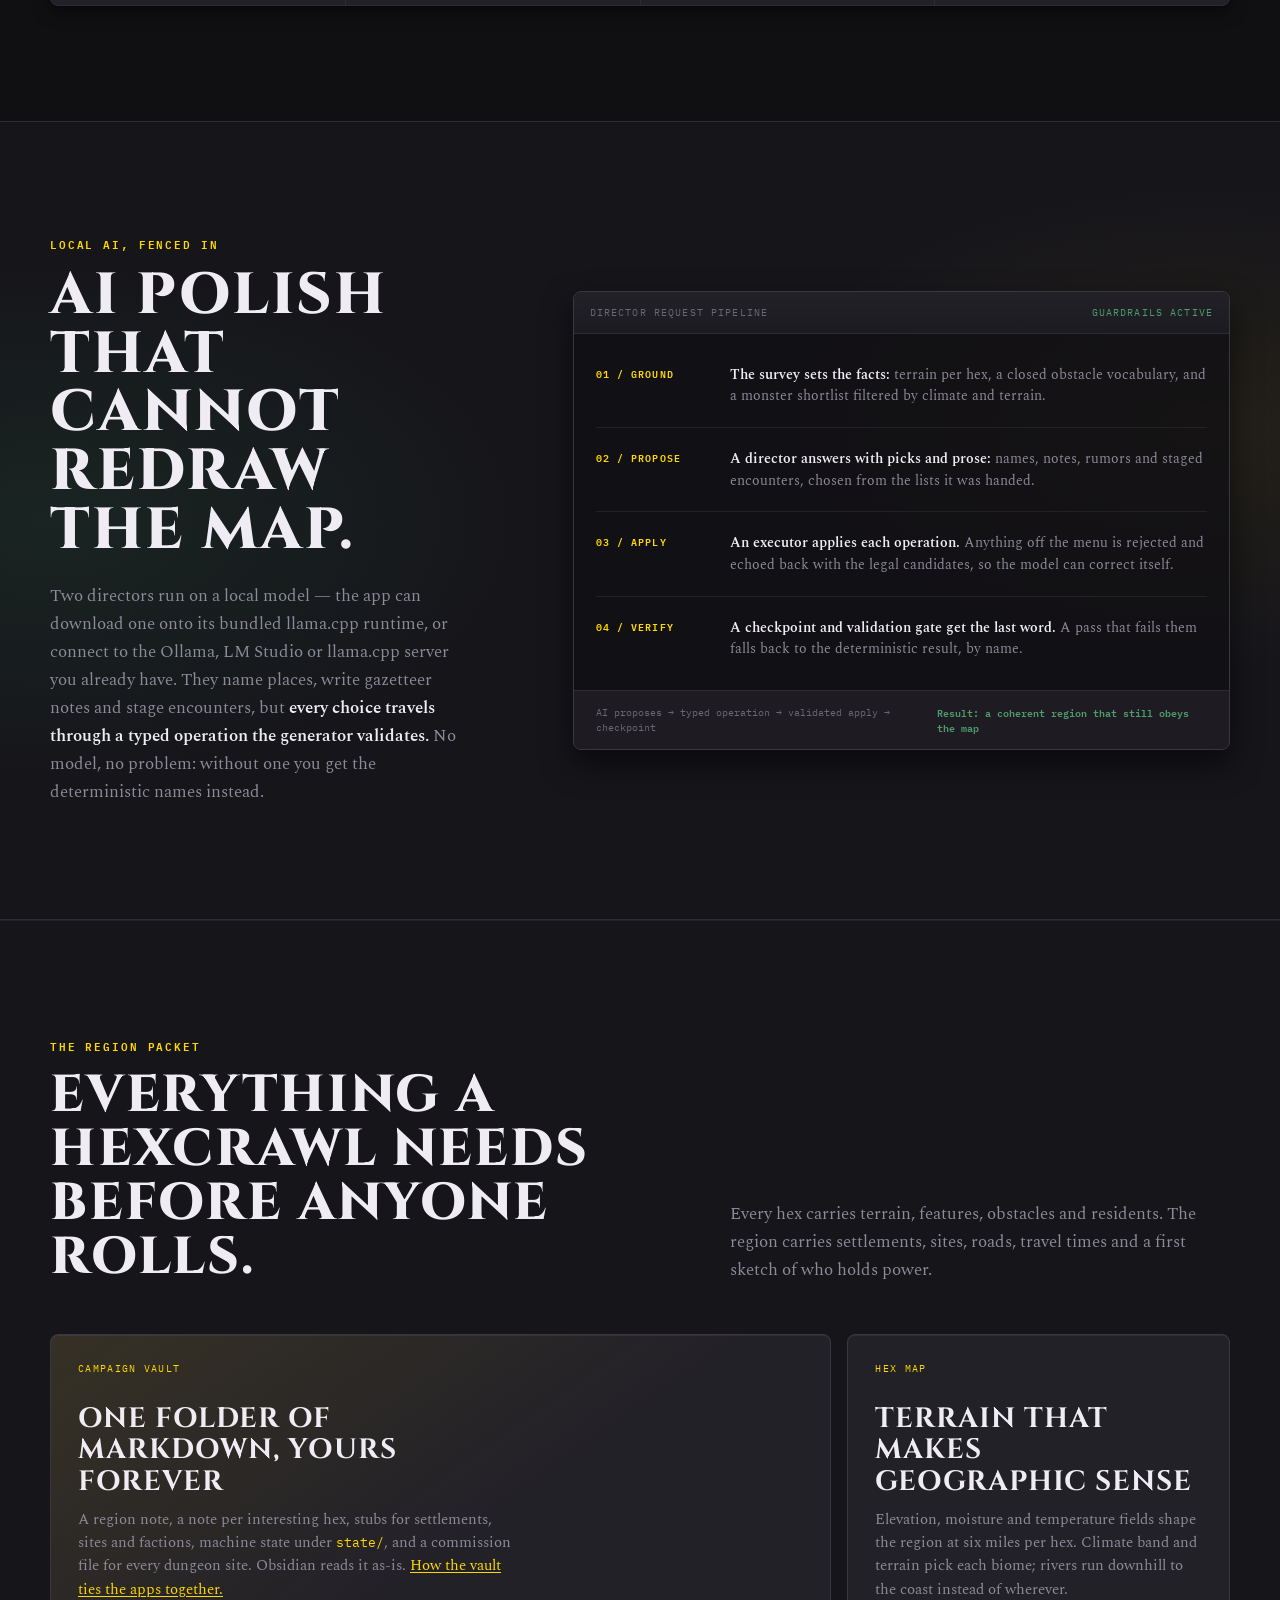
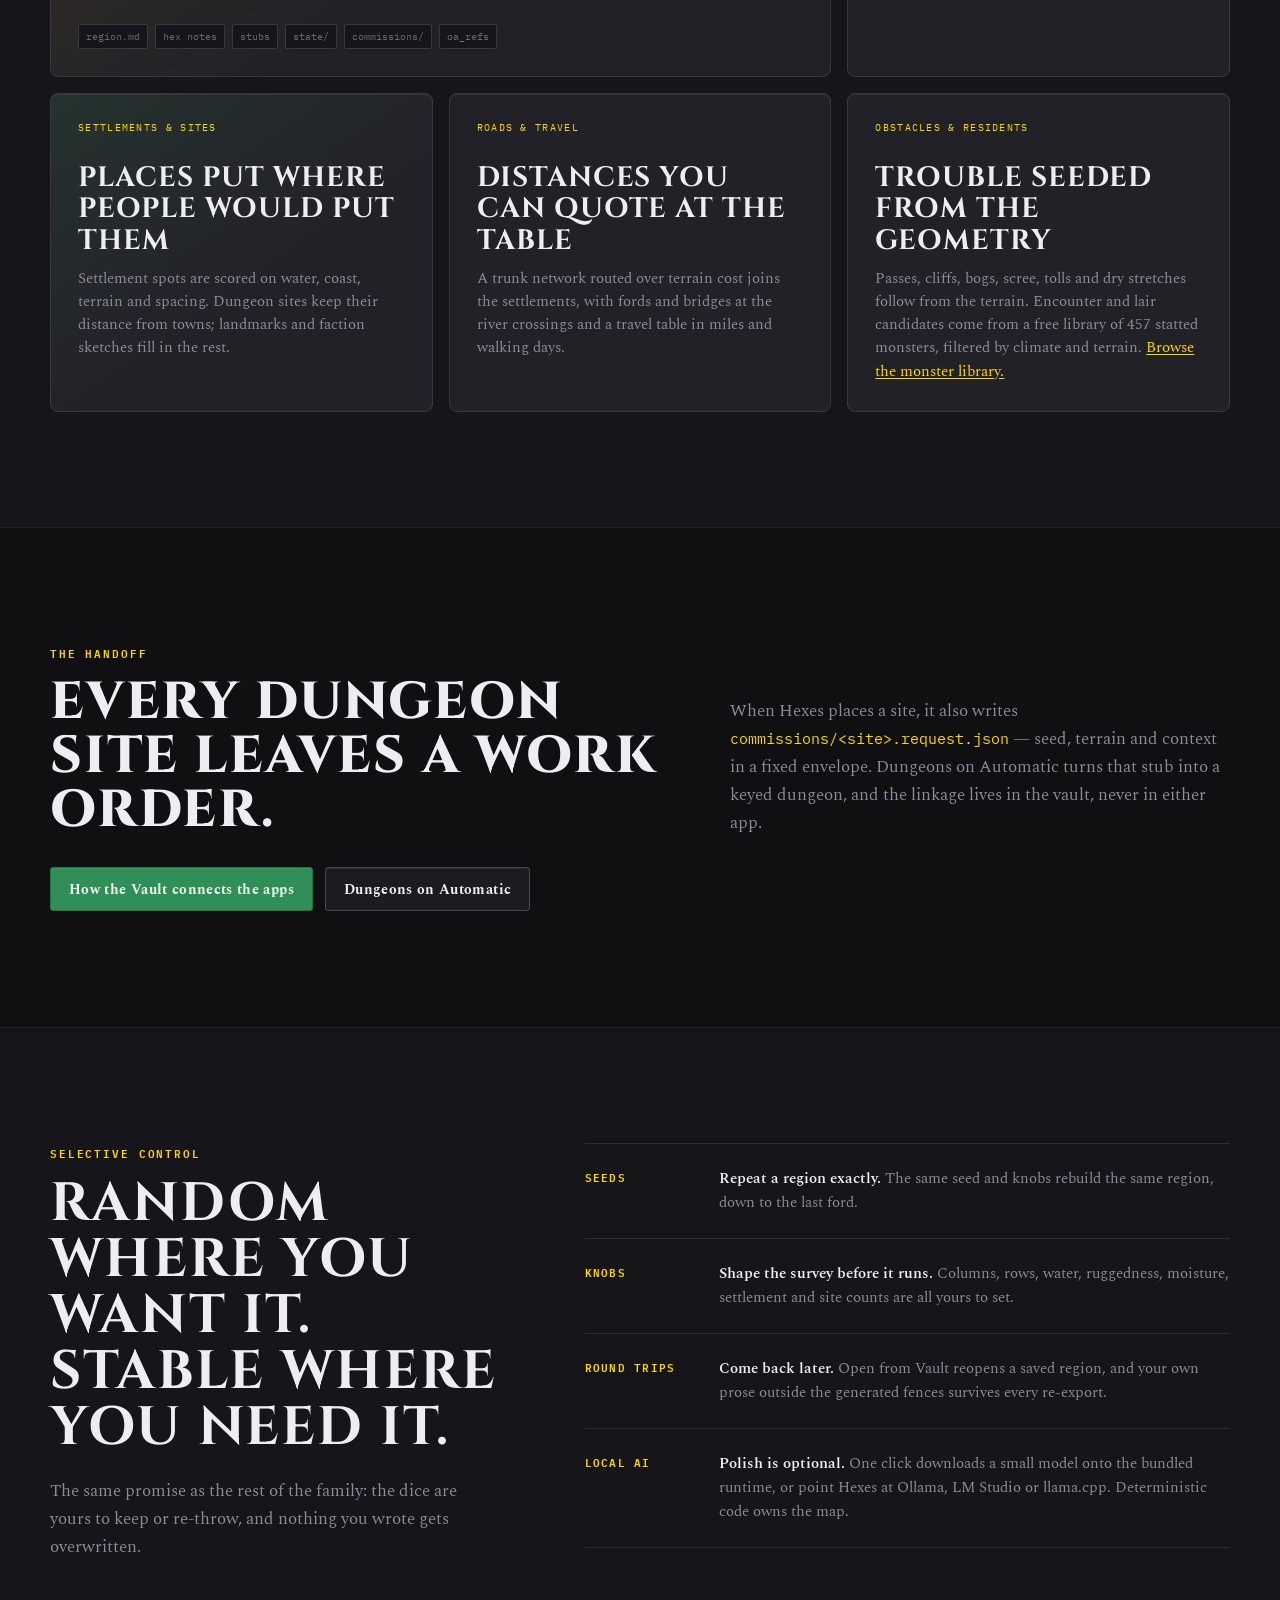
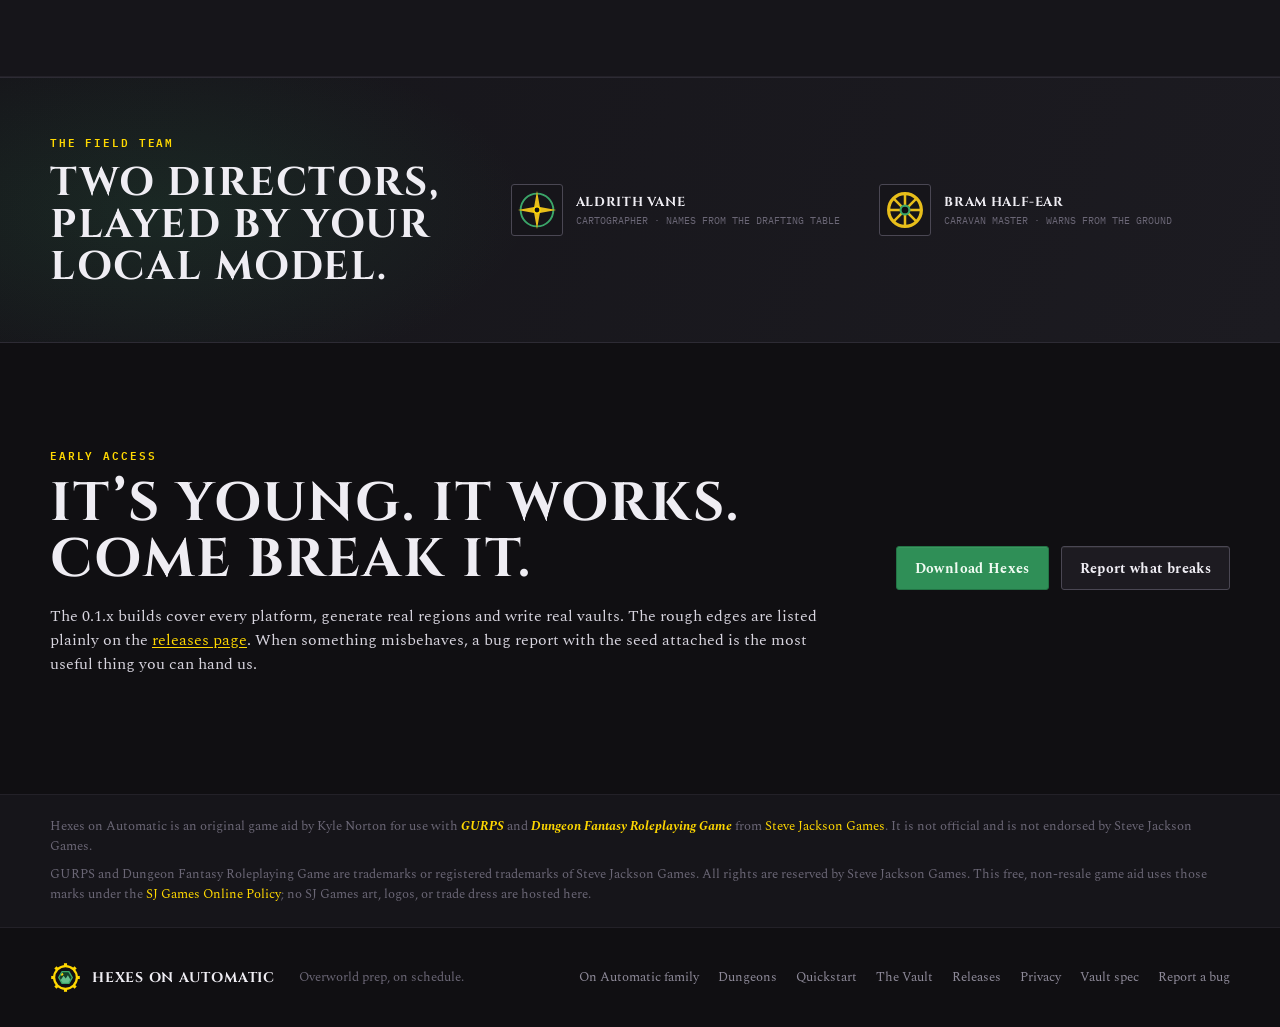
==== commit 5f7413a9: "Family strip: Campaign Vault moves to campaignsonautomatic.com, Towns joins Co-Authored-By: Claude F" ====
--- a/index.html
+++ b/index.html
@@ -5,13 +5,13 @@
   <meta name="viewport" content="width=device-width, initial-scale=1.0">
   <meta name="description" content="A local-first desktop app that turns one seed into a runnable overworld hex region for DFRPG and GURPS: terrain, rivers, settlements, dungeon sites, roads and travel times, written into an open Campaign Vault that Dungeons on Automatic can build from.">
   <title>Hexes on Automatic — Overworld Hex Regions for DFRPG &amp; GURPS</title>
-  <link rel="canonical" href="https://hexes.dungeonsonautomatic.com/">
+  <link rel="canonical" href="https://hexesonautomatic.com/">
   <meta property="og:site_name" content="Hexes on Automatic">
   <meta property="og:type" content="website">
   <meta property="og:title" content="Hexes on Automatic — Overworld Hex Regions for DFRPG &amp; GURPS">
   <meta property="og:description" content="One seed becomes a GM-usable hex region: terrain, rivers, settlements, dungeon sites, roads and travel times, with optional local AI to name and describe it. Written into an open Campaign Vault.">
-  <meta property="og:url" content="https://hexes.dungeonsonautomatic.com/">
-  <meta property="og:image" content="https://hexes.dungeonsonautomatic.com/assets/site/region-hero.png">
+  <meta property="og:url" content="https://hexesonautomatic.com/">
+  <meta property="og:image" content="https://hexesonautomatic.com/assets/site/region-hero.png">
   <meta property="og:image:width" content="1620">
   <meta property="og:image:height" content="1050">
   <meta property="og:image:alt" content="The Hexes on Automatic workspace: generation controls, a colored hex map with rivers and roads, and the region gazetteer.">
@@ -24,7 +24,7 @@
   <div class="site-family" aria-label="On Automatic family">
     <div class="site-wrap site-family__inner">
       <a class="site-family__brand" href="https://dungeonsonautomatic.com/family.html">On Automatic</a>
-      <div class="site-family__links"><a href="https://dungeonsonautomatic.com/">Dungeons</a><a href="index.html" aria-current="page">Hexes</a><a href="https://dungeonsonautomatic.com/characters.html">Characters</a><a href="https://dungeonsonautomatic.com/campaigns.html">Campaign Vault</a><a href="https://dungeonsonautomatic.com/monsters.html">Monster Library</a></div>
+      <div class="site-family__links"><a href="https://dungeonsonautomatic.com/">Dungeons</a><a href="index.html" aria-current="page">Hexes</a><a href="https://townsonautomatic.com/">Towns</a><a href="https://dungeonsonautomatic.com/characters.html">Characters</a><a href="https://campaignsonautomatic.com/">Campaign Vault</a><a href="https://dungeonsonautomatic.com/monsters.html">Monster Library</a></div>
     </div>
   </div>
   <nav class="site-nav" aria-label="Main navigation">
